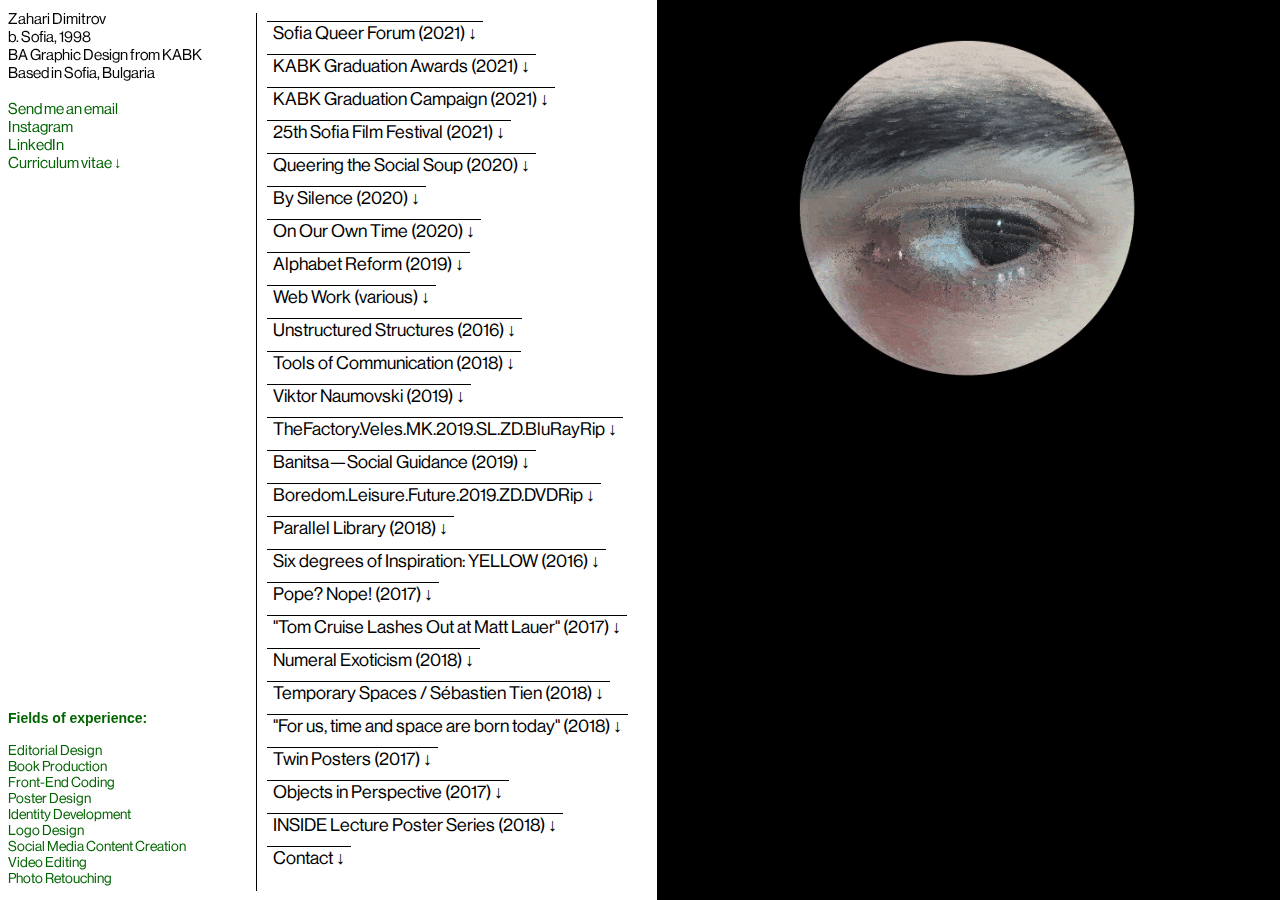
==== index.html @ 056a3e52 "loading screen" ====
<!doctype html>
<html>

<head>
    <title>Zahari Dimitrov</title>

    <meta charset="UTF-8">
    <meta name="viewport" content="width=device-width, initial-scale=1.0">
    <title>zahari dimitrov — graphic design</title>
    <meta name="title" content="zahari dimitrov — graphic design">
    <meta name="description" content="content-driven design">

    <!-- Open Graph / Facebook -->
    <meta property="og:type" content="website">
    <meta property="og:url" content="https://zahari.xyz/">
    <meta property="og:title" content="Zahari Dimitrov">
    <meta property="og:description" content="content-driven design">
    <meta property="og:image" content="img/meta_image.png">

    <!-- Twitter -->
    <meta property="twitter:card" content="summary_large_image">
    <meta property="twitter:url" content="https://zahari.xyz/">
    <meta property="twitter:title" content="Zahari Dimitrov">
    <meta property="twitter:description" content="content-driven design">
    <meta property="twitter:image" content="img/meta_image.png">

    <link href="style.css" rel="stylesheet" />

    <link rel="shortcut icon" href="img/favicon.ico" type="image/x-icon" />

</head>

<body>

    <script>
        $(window).load(function() {
            // Animate loader off screen
            $(".se-pre-con").fadeOut("slow");;
        });

    </script>
    
<div class="se-pre-con"><img src="img/eye.gif"></div>

    <div class="popup2" id="popup-unstructured2">
        <img src="img/eye.gif" class="center">
    </div>
    
    <div class="popup" id="popup-sofiaqueer">
        <div class="close-button"></div>
        <img class="artwork" src="img/sofiaqueer/Artboard1.png" loading="lazy">
        <img class="artwork" src="img/sofiaqueer/Artboard2.png" loading="lazy">
<img class="artwork" src="img/sofiaqueer/IMG_7061.png" loading="lazy">

    </div>


    <div class="popup" id="popup-grad_fans">
        <div class="close-button"></div>
        <img class="artwork" src="img/grad/fans1.jpg" loading="lazy">
        <img class="artwork" src="img/grad/fans2.jpg" loading="lazy">
        <img class="artwork" src="img/grad/fans3.jpg" loading="lazy">
        <img class="artwork" src="img/grad/fans4.jpg" loading="lazy">
        <img class="artwork" src="img/grad/fans5.jpg" loading="lazy">
        <img class="artwork" src="img/grad/fans6.jpg" loading="lazy">

    </div>

    <div class="popup" id="popup-grad2">
        <div class="close-button"></div>
        <img class="artwork" src="img/grad/Banner_Mockup-min.png" loading="lazy">
        <img class="artwork" src="img/grad/Poster_Mockup_x1-min.png" loading="lazy">
        <img class="artwork" src="img/grad/Poster_Mockup_x3-min.png" loading="lazy">

    </div>
    
      <div class="popup" id="popup-siff">
        <div class="close-button"></div>
        <img class="artwork" src="img/siff/siff_billboard.png" loading="lazy">
          <img class="artwork" src="img/siff/siff_can.gif" loading="lazy">
        <img class="artwork6" src="img/siff/online_vert.png" loading="lazy" width=48%>
        <img class="artwork6" src="img/siff/nabrega_vert.png" loading="lazy" width=48%>
        <img class="artwork" src="img/siff/siff_poster.JPG" loading="lazy">

    </div>
    
    <div class="popup" id="popup-thesis">
        <div class="close-button"></div>
        <img class="artwork" src="img/thesis/COVER-min.png" loading="lazy">
        <img class="artwork" src="img/thesis/SPREAD1-min.png" loading="lazy">
        <img class="artwork" src="img/thesis/SPREAD2-min.png" loading="lazy">
        <img class="artwork" src="img/thesis/SPREAD3-min.png" loading="lazy">
        <img class="artwork" src="img/thesis/SPREAD4-min.png" loading="lazy">
        <img class="artwork" src="img/thesis/SPREAD5-min.png" loading="lazy">
        <img class="artwork" src="img/thesis/SPREAD6-min.png" loading="lazy">
        <img class="artwork" src="img/thesis/SPREAD7-min.png" loading="lazy">
        <img class="artwork" src="img/thesis/SPREAD8-min.png" loading="lazy">
        <img class="artwork" src="img/thesis/SPREAD9-min.png" loading="lazy">
    </div>
    

    <div class="popup" id="popup-silence">
        <div class="close-button"></div>
        <img class="artwork" src="img/printedmatter/silence/0.jpg" loading="lazy">
        <img class="artwork" src="img/printedmatter/silence/1.jpg" loading="lazy">
        <img class="artwork" src="img/printedmatter/silence/2.jpg" loading="lazy">
        <img class="artwork" src="img/printedmatter/silence/3.jpg" loading="lazy">
        <img class="artwork" src="img/printedmatter/silence/3.1.jpg" loading="lazy">
        <img class="artwork" src="img/printedmatter/silence/4.jpg" loading="lazy">
        <img class="artwork" src="img/printedmatter/silence/5.jpg" loading="lazy">
        <img class="artwork" src="img/printedmatter/silence/7.jpg" loading="lazy">
        <img class="artwork" src="img/printedmatter/silence/8.jpg" loading="lazy">
        <img class="artwork" src="img/printedmatter/silence/9.jpg" loading="lazy">
        <img class="artwork" src="img/printedmatter/silence/10.jpg" loading="lazy">
        <img class="artwork" src="img/printedmatter/silence/11.jpg" loading="lazy">
        <img class="artwork" src="img/printedmatter/silence/12.jpg" loading="lazy">
        <img class="artwork" src="img/printedmatter/silence/13.jpg" loading="lazy">
        <img class="artwork" src="img/printedmatter/silence/14.jpg" loading="lazy">
        <img class="artwork" src="img/printedmatter/silence/15.jpg" loading="lazy">
    </div>

    <div class="popup" id="popup-grad">
        <div class="close-button"></div>
        <img class="artwork" src="img/printedmatter/grad/ooot_sticker.jpg" loading="lazy">
        <img class="artwork" src="img/printedmatter/grad/ooot1.jpeg" loading="lazy">
        <img class="artwork" src="img/printedmatter/grad/ooot2.jpeg" loading="lazy">
        <img class="artwork" src="img/printedmatter/grad/ooot3.jpeg" loading="lazy">
    </div>

    <div class="popup" id="popup-fry">
        <div class="close-button"></div>
        <img class="artwork" src="img/printedmatter/fry/vocal0.jpg" loading="lazy">
        <img class="artwork" src="img/printedmatter/fry/vocal1.jpg" loading="lazy">
        <img class="artwork" src="img/printedmatter/fry/vocal3.jpg" loading="lazy">
        <img class="artwork" src="img/printedmatter/fry/vocal4.jpg" loading="lazy">
    </div>

    <div class="popup" id="popup-banitsa">
        <div class="close-button"></div>
        <iframe style="padding:8% 0 0 0;position:relative;" width="100%" height="500" src="https://www.youtube-nocookie.com/embed/f_8KI-S1dEE" frameborder="0" allow="accelerometer; autoplay; encrypted-media; gyroscope; picture-in-picture" allowfullscreen style="margin-bottom:0px;"></iframe>
        <img class="artwork5" src="img/installations/Banitsa/Banitsa4.jpeg" loading="lazy">
        <img class="artwork5" src="img/installations/Banitsa/Banitsa2.jpeg" loading="lazy">
        <img class="artwork5" src="img/installations/Banitsa/Banitsa6.jpeg" loading="lazy">
        <img class="artwork5" src="img/installations/Banitsa/Banitsa5.jpeg" loading="lazy">
    </div>

    <div class="popup" id="popup-web">
        <div class="close-button"></div>
        <a href="https://baobabmagazine.eu/" target="_blank"><img class="artwork" src="img/web/baobab/baobab1.png" loading="lazy">
            <img class="artwork" src="img/web/baobab/baobab2.png" loading="lazy">
            <img class="artwork" src="img/web/baobab/baobab3.png" loading="lazy"></a>
        <a href="https://zxhxri.github.io/Petra_Test.github.io/" target="_blank"><img class="artwork" src="img/web/petra/petra1.png">
            <img class="artwork" src="img/web/petra/petra2.png" loading="lazy"></a>
        <a href="https://finalnew.com/" target="_blank"><img class="artwork" src="img/web/finalnew/finalnew1.png" loading="lazy">
            <img class="artwork" src="img/web/finalnew/finalnew2.png" loading="lazy">
            <img class="artwork" src="img/web/finalnew/finalnew3.png" loading="lazy"></a>
    </div>


    <div class="popup" id="popup-viktor">
        <div class="close-button"></div>
        <video width="100%" controls autoplay loop muted>
            <source src="img/viktor/viktor_plate.mp4" type="video/mp4">
        </video>
        <img class="artwork" src="img/viktor/viktor1.png" loading="lazy">
        <img class="artwork" src="img/viktor/viktor_poster.png" loading="lazy">

    </div>


    <div class="popup" id="popup-unstructured">
        <div class="close-button"></div>
        <img class="artwork" src="img/printedmatter/unstructured/1.png" loading="lazy">
        <img class="artwork" src="img/printedmatter/unstructured/11.png" loading="lazy">
        <img class="artwork" src="img/printedmatter/unstructured/7.png" loading="lazy">
        <img class="artwork" src="img/printedmatter/unstructured/13.png" loading="lazy">
        <img class="artwork" src="img/printedmatter/unstructured/8.png" loading="lazy">
        <img class="artwork" src="img/printedmatter/unstructured/12.png" loading="lazy">
    </div>

    <div class="popup" id="popup-tools">
        <div class="close-button"></div>
        <img class="artwork" src="img/printedmatter/tools/edited/2.png" loading="lazy">
        <img class="artwork" src="img/printedmatter/tools/edited/3.png" loading="lazy">
        <img class="artwork" src="img/printedmatter/tools/edited/4.png" loading="lazy">
        <img class="artwork" src="img/printedmatter/tools/edited/5.png" loading="lazy">
    </div>

    <div class="popup" id="popup-macedonia">
        <div class="close-button"></div>
        <div style="padding:8% 0 0 0;position:relative;"><iframe width="100%" height="500px" src="https://www.youtube-nocookie.com/embed/62xudLkqfuk?controls=1" frameborder="0" allow="accelerometer; autoplay; encrypted-media; gyroscope; picture-in-picture" allowfullscreen></iframe></div>
    </div>

    <div class="popup" id="popup-boredom">
        <div class="close-button"></div>
        <div style="padding:8% 0 0 0;position:relative;"><iframe width="100%" height="500px" src="https://www.youtube-nocookie.com/embed/nzEfwO5kVP0?controls=1" frameborder="0" allow="accelerometer; autoplay; encrypted-media; gyroscope; picture-in-picture" allowfullscreen></iframe></div>
    </div>

    <div class="popup" id="popup-parallel">
        <div class="close-button"></div>

        <iframe src="https://player.vimeo.com/video/274390581?autoplay=0&loop=1&color=ffffff" style="position:relative;top:0;left:0;height:80%;" frameborder="0" webkitallowfullscreen mozallowfullscreen allowfullscreen></iframe>
        <img class="artwork" src="img/spatial/parallel/1.jpg" style="position:relative; width:50%" loading="lazy">
        <img class="artwork" src="img/spatial/parallel/2.jpg" style="position:relative" loading="lazy">
        <img class="artwork" src="img/spatial/parallel/3.jpg" style="position:relative" loading="lazy">
        <img class="artwork" src="img/spatial/parallel/4.jpg" style="position:relative" loading="lazy">
    </div>






    <div class="popup" id="popup-six">
        <div class="close-button"></div>
        <img class="artwork" src="img/printedmatter/six/1.jpeg" loading="lazy">
        <img class="artwork" src="img/printedmatter/six/2.jpg" loading="lazy">
        <img class="artwork" src="img/printedmatter/six/3.jpeg" loading="lazy">
        <img class="artwork" src="img/printedmatter/six/4.jpeg" loading="lazy">

    </div>

    <div class="popup" id="popup-secret">
        <div class="close-button"></div>
        <img class="artwork2" src="img/installations/secret/secret.jpg" style="width:70%" loading="lazy">
        <img class="artwork2" src="img/installations/secret/1.jpg" loading="lazy">
        <img class="artwork2" src="img/installations/secret/2.jpg" loading="lazy">
        <img class="artwork2" src="img/installations/secret/3.jpg" loading="lazy">
        <img class="artwork2" src="img/installations/secret/4.jpg" loading="lazy">
        <img class="artwork2" src="img/installations/secret/5.jpg" loading="lazy">
        <img class="artwork2" src="img/installations/secret/6.jpg" loading="lazy">
        <img class="artwork2" src="img/installations/secret/7.jpg" loading="lazy">
    </div>


    <div class="popup" id="popup-twin">
        <div class="close-button"></div>
        <img src="img/posters/twin/1.jpg" style="width:105%; margin-left:-11px" loading="lazy">
        <img class="artwork2" src="img/posters/twin/2.jpg" loading="lazy">
        <img class="artwork2" src="img/posters/twin/3.jpg" loading="lazy">

    </div>

    <div class="popup" id="popup-3d">
        <div class="close-button"></div>
        <img class="artwork" src="img/posters/3d/3d.png" loading="lazy">
        <img class="artwork3" src="img/posters/3d/IMG_2008.jpg" loading="lazy">
        <img class="artwork" src="img/posters/3d/green.png" loading="lazy">



    </div>

    <div class="popup" id="popup-objects">
        <div class="close-button"></div>
        <img class="artwork2" src="img/posters/expoposters/1.png" loading="lazy">
        <img class="artwork2" src="img/posters/expoposters/2.png" loading="lazy">
        <img class="artwork2" src="img/posters/expoposters/8.jpg" loading="lazy">
        <img class="artwork2" src="img/posters/expoposters/3.png" loading="lazy">
        <img class="artwork2" src="img/posters/expoposters/4.png" loading="lazy">
        <img class="artwork2" src="img/posters/expoposters/6.png" loading="lazy">
        <img class="artwork2" src="img/posters/expoposters/7.jpg" loading="lazy">
    </div>

    <div class="popup" id="popup-inside">
        <div class="close-button"></div>
        <img class="artwork2" src="img/posters/inside/1.png" loading="lazy">
        <img class="artwork2" src="img/posters/inside/2.png" loading="lazy">
        <img class="artwork2" src="img/posters/inside/yessica.jpg" style="width:80%" loading="lazy">
        <img class="artwork2" src="img/posters/inside/3.png" loading="lazy">
        <img class="artwork2" src="img/posters/inside/4.png" loading="lazy">
        <img class="artwork2" src="img/posters/inside/5.png" loading="lazy">
    </div>

    <div class="popup" id="popup-numerals">
        <div class="close-button"></div>
        <img class="artwork" src="img/printedmatter/numerals/4.jpeg" loading="lazy">
        <img class="artwork" src="img/printedmatter/numerals/1.jpeg" loading="lazy">
        <img class="artwork" src="img/printedmatter/numerals/2.jpeg" loading="lazy">
        <img class="artwork" src="img/printedmatter/numerals/3.jpeg" loading="lazy">
    </div>

    <div class="popup" id="popup-temporary">
        <div class="close-button"></div>
        <img class="artwork" src="img/printedmatter/interview_sebastien/Scan.jpg" loading="lazy">
        <img class="artwork" src="img/printedmatter/interview_sebastien/Scan1.jpeg" loading="lazy">
        <img class="artwork" src="img/printedmatter/interview_sebastien/Scan2.jpeg" loading="lazy">
        <img class="artwork" src="img/printedmatter/interview_sebastien/Scan3.jpeg" loading="lazy">
    </div>

    <div class="popup" id="popup-tom">
        <div class="close-button"></div>
        <img class="artwork" src="img/printedmatter/tom/1.jpeg" loading="lazy">
        <img class="artwork" src="img/printedmatter/tom/2.jpeg" loading="lazy">
    </div>








    <div id="lastitem">
        <p>Zahari Dimitrov<br>
            b. Sofia, 1998<br>BA Graphic Design from KABK<br>Based in Sofia, Bulgaria <br><br><a href="mailto:z.dimitrov98@gmail.com" style="text-decoration: none">Send me an email</a><br><a href="https://www.instagram.com/zahari____/" target="_blank">Instagram</a><br><a href="https://www.linkedin.com/in/zahari-dimitrov/" target="_blank">LinkedIn</a><br>
            <a href="files/CV-ZahariDimitrov.pdf" download>Curriculum vitae ↓</a>
        </p>

    </div>

    <div id="lastitem_phone">
        <p>Zahari Dimitrov<br>
            b. Sofia, 1998<br>BA Graphic Design from KABK<br>Based in Sofia, Bulgaria<br><a href="mailto:z.dimitrov98@gmail.com" style="text-decoration: none">Send me an email …</a><br><a href="https://www.instagram.com/zahari____/" target="_blank">Instagram …</a><br><a href="https://www.linkedin.com/in/zahari-dimitrov/" target="_blank">LinkedIn …</a><br>
            <a href="files/CV-ZahariDimitrov.pdf" download>Curriculum vitae ↓</a></p>

    </div>


    <div class="blog">

        <p><strong>Fields of experience:</strong><br><br>Editorial Design<br>
            Book Production<br>
            Front-End Coding<br>
            Poster Design<br>
            Identity Development<br>
            Logo Design<br>
            Social Media Content Creation<br>
            Video Editing<br>
            Photo Retouching<br>
        </p>

    </div>

    <div class="container">
        <div id="lastitem_mobile">
            <p>Zahari Dimitrov<br>
                b. Sofia, 1998<br>BA Graphic Design from KABK<br>Based in Sofia, Bulgaria<br><br> <a href="mailto:z.dimitrov98@gmail.com" style="text-decoration: none">Send me an email …</a><br><a href="https://www.instagram.com/zahari____/" target="_blank">Instagram …</a><br><a href="https://www.linkedin.com/in/zahari-dimitrov/" target="_blank">LinkedIn …</a><br>
            <a href="files/CV-ZahariDimitrov.pdf" download>Curriculum vitae ↓</a>
            </p>

        </div>
        <section class="round-border">

            <button href="#collapse30" class="nav-toggle">Sofia Queer Forum (2021) ↓</button>
            <div id="collapse30" class="dropdown-container" style="display:none">
                <a id="sofiaqueer" class="menu-item"><img src="img/sofiaqueer/sofiaqueer.gif" width=30%></a>
                <p>Visual identity for the exhibition Roma Queer organized by Sofia Queer Forum in collaboration with DOMA Art Foundation. Curated by Martina Stefanova.</p>
            </div>
            
            <button href="#collapse14" class="nav-toggle">KABK Graduation Awards (2021) ↓</button>
            <div id="collapse14" class="dropdown-container" style="display:none">
                <a id="grad_fans" class="menu-item"><img src="img/grad/fans.gif" style="width:30%"></a>
                <p>Twenty-eight handmade paper fans, each with a unique design, for the award-winning students of the <a href="https://www.kabk.nl/en/events/graduation-show-2021" target="_blank">Royal Academy of Art The Hague Graduation Show 2021</a>, made in collaboration with <a href="https://arianetoussaint.com" target="_blank">Ariane Toussaint</a>
                    <br><em>Documentation of the fans <a href="https://emmagrima.com/" target="_blank">Emma Grimma</a> and <a href="https://stanheerkens.com/" target="_blank">Stan Heerkens</a></em></p>
            </div>

            <button href="#collapse13" class="nav-toggle">KABK Graduation Campaign (2021) ↓</button>
            <div id="collapse13" class="dropdown-container" style="display:none">
                <a id="grad2" class="menu-item"><img src="img/grad/grad.gif" style="width:30%"></a>
                <p><a href="https://www.kabk.nl/en/events/graduation-show-2021" target="_blank">Royal Academy of Art The Hague</a> Graduation Show 2021 Campaign made in collaboration with <a href="https://arianetoussaint.com" target="_blank">Ariane Toussaint</a><br><br>
                    "Our campaign triggers an explosion, a curiosity, attention to something precious and a wish to explore. Reflecting upon our own experiences while studying at the KABK was our main fuel. The campaign bridges both the wild, experimental, and subtle, reflective modes of studying. By mixing archival and original visuals from scientific, fictitious and primary sources, our campaign recalls the cycles of time. It symbolizes the rite of passage, where the current generation invites another to take its place."</p>
            </div>

             <button href="#collapse31" class="nav-toggle">25th Sofia Film Festival (2021) ↓</button>
            <div id="collapse31" class="dropdown-container" style="display:none">
                <a id="siff" class="menu-item"><img src="img/siff/siff.gif" width=30%></a>
                <p>"Seeing is believing." Visual identity and campaign for the 25th edition of the <a href="https://siff.bg" target="_blank">Sofia International Film Festival.</a> The mythical unicorn stood for the uncertainty of the festival during the pandemic. The viewer must believe in it to see it. <br><br> Made during my time working at guts&amp;brainsDDB in collaboration with <a href="https://www.instagram.com/philippemorozov/?hl=en" target="_blank">Philippe Morozov</a>.</p>
            </div>

            <button href="#collapse22" class="nav-toggle">Queering the Social Soup (2020) ↓</button>
            <div id="collapse22" class="dropdown-container" style="display:none">
                <a id="thesis" class="menu-item"><img src="img/thesis/thesis.gif" style="width:30%"></a>
                <p>BA Thesis written over the summer, autumn and winter in Sofia, Berlin, The Hague and Amsterdam. Digested by various externalities, it explores the essence of human metabolism as a reflection of global processes and a tool for feeling the world.<br><br><a href="https://kabk.github.io/go-theses-20-zahari-dimitrov/" target="_blank">READ IT HERE</a> </p>
            </div>

            <button href="#collapse24" class="nav-toggle">By Silence (2020) ↓</button>
            <div id="collapse24" class="dropdown-container" style="display:none">
                <a id="silence" class="menu-item"><img src="img/printedmatter/silence/silence.gif" style="width:30%"></a>
                <p>Photobook for <a href="https://www.arianetoussaint.com/" target="_blank">Ariane Toussaint's</a> graduation work "By Silence".<br><br>Details: 90 pages, 20x28 cm, Munken and Fuego Felt paper, swiss binding with embossed soft cover, bilingual edition French/English.</p>
            </div>

            <button href="#collapse25" class="nav-toggle">On Our Own Time (2020) ↓</button>
            <div id="collapse25" class="dropdown-container" style="display:none">
                <a id="grad" class="menu-item"><img src="img/printedmatter/grad/ooot.gif" style="width:30%"></a>
                <p>For the graduation show of the BA Graphic Design at KABK. Identity, printed matter, signage, social media content. On Our Own Time was conceived as a concept during the lockdown period in The Netherlands. It is inspired by the methods of creation each of the 40 students developed as a consequence of the physical isolation. Used in the digital catalogue <a href="https://onourowntime.today/" target="_blank">here</a>. <br><br>Typefaces by <a href="https://nedkamburov.com/" target="_blank">Nedislav Kamburov</a> and <a href="https://edwardjuly.com/" target="_blank">Edward Dżułaj</a> </p>
            </div>

            <button href="#collapse1" class="nav-toggle">Alphabet Reform (2019) ↓</button>
            <div id="collapse1" class="dropdown-container" style="display:none">
                <a id="fry" class="menu-item"><img src="img/printedmatter/fry/gif.gif" style="width:30%"></a>
                <p>Vocal Fry, Margaret Tatcher and Sperm Wales. This script is an exploration in the realms of the voice and a response to "Alphabet Reform" by Experimental Jetset. <br><br>In collaboration with <a href="https://www.selinalandis.com/" target="_blank">Selina Landis.</a> </p>
            </div>

            <button href="#collapse28" class="nav-toggle">Web Work (various) ↓</button>
            <div id="collapse28" class="dropdown-container" style="display:none">
                <a id="web" class="menu-item"><img src="img/loading.gif" style="width:30%"></a>
                <p>UI/UX design and front-end coding for artists, initiatives and businesses. <br><br> <a href="https://zxhxri.github.io/Petra_Test.github.io/" target="_blank">Petra Popangelova</a><br><br> <a href="https://baobabmagazine.eu/" target="_blank">BAOBAB Magazine</a><br><br> <a href="https://finalnew.com/" target="_blank">final_new</a> </p>
            </div>

            <button href="#collapse2" class="nav-toggle">Unstructured Structures (2016) ↓</button>
            <div id="collapse2" class="dropdown-container" style="display:none">
                <a id="unstructured" class="menu-item"><img src="img/printedmatter/unstructured/unstructured.gif" style="width:30%"></a>
                <p> "In this publication we explore different aspects of our civilizations, cultures and beliefs that are not generally analyzed together. The connections between them might not seem too obvious, but from a closer look it can be noticed that the body and the way it is seen is the thread that links all the topics in a strong but subtle way. In fact, ethical and cultural structures have always had a major role in the way we perceive ourselves and the way we want to be seen." <br><br>Collaboration with <a href="https://www.annamoschioni.com/" target="_blank">Anna Moschioni</a> (2017)</p>

            </div>
            <button href="#collapse3" class="nav-toggle">Tools of Communication (2018) ↓</button>
            <div id="collapse3" class="dropdown-container" style="display:none">
                <a id="tools" class="menu-item"><img src="img/printedmatter/tools/edited/book.gif" style="width:30%"></a>
                <p>Alongside the printed page, written language is represented in various forms. Public space is illed with messages of all kinds written by the individuals that inhabit it. Through these interventions of self-expression, different forms of written and oral language have been born that go unaccounted for in the history of communication. Each of these methods has its own formal and conceptual qualities, as well as its own history and background. These tools represent an untold history of graphic design that has existed and developed alongside the popular communication tools of print publishing, radio, television and the internet.</p>
            </div>

            <button href="#collapse29" class="nav-toggle">Viktor Naumovski (2019) ↓</button>
            <div id="collapse29" class="dropdown-container" style="display:none">
                <a id="viktor" class="menu-item"><img src="img/viktor/viktor1.png" width=50%></a>
                <p>Design works made for <a href="https://www.viktornaumovski.com/" target="_blank">Viktor Naumovski</a> exhibition with Badland Magazine in Skopje and KABK Graduation Work in The Hague.</p>
            </div>

            <button href="#collapse21" class="nav-toggle">TheFactory.Veles.MK.2019.SL.ZD.BluRayRip ↓</button>
            <div id="collapse21" class="dropdown-container" style="display:none">
                <a id="macedonia" class="menu-item"><img src="img/film/macedonia/porcelanka.gif" width=50%></a>
                <p>Inhabitants of Veles, Macedonia have become well know for their production of fake news as a way of earning money in and isolated and impoverished region. "The factory" is a documentary sequence which tells the story of Veles, Macedonia, from the perspective of the “makers". With commentary by Geert Lovink from the Institute of Network Cultures. <br><br>Created together with <a href="https://www.selinalandis.com/" target="_blank">Selina Landis</a></p>
            </div>

            <button href="#collapse27" class="nav-toggle">Banitsa—Social Guidance (2019) ↓</button>
            <div id="collapse27" class="dropdown-container" style="display:none">
                <a id="banitsa" class="menu-item"><img src="img/installations/Banitsa/Banitsa0.jpeg" style="width:30%"></a>
                <p>Social-telling device. Hyperobject. Food. Sociality.<br>Collaboration with Yana Abrasheva. </p>
            </div>

            <button href="#collapse20" class="nav-toggle">Boredom.Leisure.Future.2019.ZD.DVDRip ↓</button>
            <div id="collapse20" class="dropdown-container" style="display:none">
                <a id="boredom" class="menu-item"><img src="img/film/boredom/boredom.gif" width=50%></a>
                <p>In a society saturated by information extraction, leisure in the form of consumption is desired. Boredom is not.</p>
            </div>

            <button href="#collapse15" class="nav-toggle">Parallel Library (2018) ↓</button>
            <div id="collapse15" class="dropdown-container" style="display:none">
                <a id="parallel" class="menu-item"><img src="img/spatial/parallel/3.jpg" style="width:30%"></a></div>


            <button href="#collapse4" class="nav-toggle">Six degrees of Inspiration: YELLOW (2016) ↓</button>
            <div id="collapse4" class="dropdown-container" style="display:none"><a id="six" class="menu-item"><img src="img/printedmatter/six/1.gif" style="width:30%"></a>
                <p>Six degrees of separation is the idea that all living things and everything else in the world are Six or fewer steps away from each other.</p>
            </div>

            <button href="#collapse26" class="nav-toggle">Pope? Nope! (2017) ↓</button>
            <div id="collapse26" class="dropdown-container" style="display:none"><a id="secret" class="menu-item"><img src="img/installations/secret/posters.gif" style="width:30%"></a>
                <p>"All my childhood I was lying to my mother that on Sunday mornings I was going to church. Instead I was just playing in the neighbourhood with my friends."</p>
            </div>


            <button href="#collapse5" class="nav-toggle">"Tom Cruise Lashes Out at Matt Lauer" (2017) ↓</button>
            <div id="collapse5" class="dropdown-container" style="display:none"><a id="tom" class="menu-item"><img src="img/printedmatter/tom/1.jpeg" style="width:30%"></a></div>

            <button href="#collapse6" class="nav-toggle">Numeral Exoticism (2018) ↓</button>
            <div id="collapse6" class="dropdown-container" style="display:none">
                <a id="numerals" class="menu-item"> <img src="img/printedmatter/numerals/bingo.gif" width=30%></a>
                <p>Seven is a number, but 7 is a numeral. The terms ‘number’ and ‘numeral’ are often confused. A number stands for a quantitative concept; a numeral is a graphic sign that represents a number.</p>

            </div>


            <button href="#collapse8" class="nav-toggle">Temporary Spaces / Sébastien Tien (2018) ↓</button>
            <div id="collapse8" class="dropdown-container" style="display:none">
                <a id="temporary" class="menu-item"><img src="img/printedmatter/interview_sebastien/gif.gif" style="width:30%"></a></div>



            <button href="#collapse10" class="nav-toggle">"For us, time and space are born today" (2018) ↓</button>
            <div id="collapse10" class="dropdown-container" style="display:none"><a id="3d" class="menu-item"><img src="img/posters/3d/3d.gif" style="width: 25%"></a></div>

            <button href="#collapse12" class="nav-toggle">Twin Posters (2017) ↓</button>
            <div id="collapse12" class="dropdown-container" style="display:none"><a id="twin" class="menu-item"><img src="img/posters/twin/twin.gif" style="width: 30%"></a>
                <p>Redesign of "ProRenova Bauforum 2015" by Studio Kasper Florio </p>
            </div>

            <button href="#collapse11" class="nav-toggle">Objects in Perspective (2017) ↓</button>
            <div id="collapse11" class="dropdown-container" style="display:none"><a id="objects" class="menu-item"><img src="img/posters/expoposters/expo.gif" style="width:50%"></a>
                <p>A series of posters for a class exhibition using silkscreen and cyanotype printing. <br><br>A collaboration with <a href="https://www.selinalandis.com/" target="_blank">Selina Landis.</a></p>
            </div>

            <button href="#collapse7" class="nav-toggle">INSIDE Lecture Poster Series (2018) ↓</button>
            <div id="collapse7" class="dropdown-container" style="display:none"><a id="inside" class="menu-item"><img src="img/posters/inside/inside.gif" style="width: 50%"></a>
                <p>A series of posters for the Masters of Interior Architecture at KABK. Handpressed ink letters. <br><br>A collaboration with Yessica Deira</p>
            </div>



            <button href="#collapse23" class="nav-toggle">Contact ↓</button>
            <div id="collapse23" class="dropdown-container" style="display:none">
                <p>z.dimitrov98 (a) gmail.com<br><br>
                    plus thirty one, <br>six eight five,<br> one eight zero,<br> eight four zero</p>
            </div>

        </section>



        <!--
         <section class="round-border">
             <button>New Project</button>
            </section>
        </div>
        
-->

        <script type="text/javascript" src="https://code.jquery.com/jquery-1.7.2.js"></script>
        <script>
            $(document).ready(function() {
                jQuery.fx.off = false;

                $('.nav-toggle').click(function() {
                    //get collapse content selector
                    var collapse_content_selector = $(this).attr('href');

                    //make the collapse content to be shown or hide
                    var toggle_switch = $(this);
                    $(collapse_content_selector).toggle(function() {
                        if ($(this).css('display') == 'none') {

                        }

                    });
                });
            });

        </script>


        <script src="https://player.vimeo.com/api/player.js"></script>

        <script src="https://ajax.googleapis.com/ajax/libs/jquery/3.1.1/jquery.min.js"></script>

        <script type="text/javascript" src="js/java.js"></script>

</body>

</html>
---- style.css ----
html {
    background-color: white;
    overflow: hidden;
    box-sizing: border-box;
    margin-block-start: 0;
    margin-block-end: 0;
    margin-inline-start: 0;
    margin-inline-end: 0;
    /*    display:;*/
}

*::-webkit-scrollbar {
    display: none;
}

@font-face {
    font-family: 'ArialNarrow';
    src: url('fonts/ArialNarrow.ttf');
    /* IE9 Compat Modes */
}

@font-face {
    font-family: 'NeueHaas';
    src: url('fonts/NHaas.otf');
    /* IE9 Compat Modes */
}

.se-pre-con {
    display: none;
    position: fixed;
    left: 0px;
    top: 0px;
    width: 100%;
    height: 100%;
    z-index: 9999;
    background-color: black;
}

.se-pre-con img {
    position: absolute;
    left: 50%;
    top: 50%;
    transform: translate(-50%, -50%);
    -ms-transform: translate(-50%, -50%);
    /* for IE 9 */
    -webkit-transform: translate(-50%, -50%);
    /* for Safari */
    width: 250px;
    height: 250px;

}

/* unvisited link */
a:link {
    color: darkgreen;
    text-decoration: none;
}

/* visited link */
a:visited {
    color: purple;
}

/* mouse over link */
a:hover {
    color: red;
}

/* selected link */
a:active {
    color: blue;
}

.blog {
    position: fixed;
    /*    margin-top: 9%;*/
    /*    border-top: 1px solid black;*/
    width: 19%;
    height: auto;
    bottom: 0;
    overflow: auto;
}

.blog p strong {
    font-family: Helvetica, sans-serif;
}

.blog p {
    font-family: 'NeueHaas', sans-serif;
    font-size: 14px;
    color: darkgreen;
}

.blog img {
    width: 100%;
}

.container {
    position: absolute;
    width: 40%;
    height: 98%;
    top: 0;
    left: 20%;
    padding-top: 1vw;
    padding-right: 1%;
    /*    display:;*/
    overflow: auto;

    /*     grid-gap: 10px ;*/

    grid-template-columns: 50%;



}


.round-border {
    border-color: blue;
    padding-left: 10px;
    padding-top: 0px;
    margin-bottom: 5px;
    width: 72%;
    font-size: 29px;
    border-left: 1px solid black;
    padding-bottom: 20px;
}

.round-border div {
    width: 89%;
    height: auto;

}

.round-border p {
    margin: 0;
}

video {

    width: 100%;
    height: auto;

}


h2 {
    margin: 0px;
    font-family: 'NeueHaas', sans-serif;
    font-size: 1.5vw;
}

p {
    font-family: 'NeueHaas', sans-serif;
    font-size: 1.2vw;

}

button {
    font-family: "NeueHaas", sans-serif;
    font-size: 1.4vw;

    border: 0;
    border-left: 0;
    border-right: 0;
    border-top: 1px solid black;
    /*    border-bottom: 0.1px solid black;*/
    background-color: transparent;
    color: black;
    outline: none;
    /*    margin-top: 0.5px;*/
    /*    margin-bottom: 5px;*/
    /*
    text-shadow:
    -0.3px  0 #000,
    0.3px  0 #000,
    -0.3px  0 #000,
    0.3px 0 #000;
*/
}

button:hover {
    font-style: italic;
}

.dropdown-container img {
    position: relative;
    margin-top: 2%;
    /*   left:50%;*/

}

.dropdown-container {
    margin-bottom: 4%;
}

.dropdown-container p {
    width: 106%;
    padding-left: 7%;
    font-size: 1.2vw;
}




#lastitem {
    position: fixed;
    top: 10px;
    width: 22%;
    margin: 0px;
    /*     display: inline-grid;*/

}

#lastitem_mobile {
    display: none;
}

#lastitem_phone {
    display: none;
}

#lastitem p {
    font-family: NeueHaas, sans-serif;
    /*    font-size: 1.5vw;*/
    position: fixed;
    top: 10px;
    width: 19%;
    margin: 0px;
    /*     display: inline-grid;*/


}



.popup {

    position: absolute;
    overflow-y: auto;
    overflow-x: hidden;
    width: 47%;
    height: 100%;
    top: 0px;
    right: 0px;
    background-color: black;
    display: none;
    box-shadow: 5px 10px 18px #888888;
    z-index: 3;
    padding-left: 10px;
    padding-right: 10px;
}

.popup p {
    font-family: "NeueHaas";
    font-size: 1vw;
    color: black;
}

.popup2 {

    position: absolute;
    overflow-y: auto;
    overflow-x: hidden;
    width: 47%;
    height: 100%;
    top: 0px;
    right: 0px;
    background-color: black;
    z-index: 3;
    padding-left: 10px;
    padding-right: 10px;
    border-left: 1px solid black;
}

#popup-reality {
    background-color: white;
}

#popup-thesis p {
    font-size: 50px;
}

#popup-thesis iframe {
    width: 100%;
    height: 100%;
    padding: 0px;
    margin: 0px;
    border: 0;
}

::-webkit-scrollbar {
    width: 0px;
    height: 0px;
}

#popup-reality p {
    font-size: 1.5vw;
    font-family: "NeueHaas";
    margin: 5.5%;
    /*    text-align: center;*/
}

#popup-3d {
    width: 100%;
}

#popup-objects {
    background-image: url("img/posters/expoposters/water.gif");
    background-position: center;
    background-repeat: no-repeat;
    background-size: cover;
}

#myVideo {
    position: fixed;
    right: 0;
    bottom: 0;

    /*    min-width: 100%;*/
    /*    min-height: 100%;*/
    width: auto;
    /*    height: auto; */
    z-index: -100;
    display: flex;
    background-size: cover;
    overflow: hidden;
}

.center {
    display: block;
    margin: auto;
    margin-top: 5%;
    width: 60%;


}

.popup .artwork {
    width: 100%;
}



.popup .artwork2 {
    position: static;
    width: 60%;
    display: block;
    margin: auto;
    margin-top: 5%;
    -webkit-box-shadow: 7px 7px 12px 1px rgba(0, 0, 0, 0.75);
    -moz-box-shadow: 7px 7px 12px 1px rgba(0, 0, 0, 0.75);
    box-shadow: 7px 7px 12px 1px rgba(0, 0, 0, 0.75);
}

.popup .artwork3 {
    position: static;
    width: 60%;
    display: block;
    margin: auto;
    /*    margin-top: 5%;*/
    -webkit-box-shadow: 7px 7px 12px 1px rgba(0, 0, 0, 0.75);
    -moz-box-shadow: 7px 7px 12px 1px rgba(0, 0, 0, 0.75);
    box-shadow: 7px 7px 12px 1px rgba(0, 0, 0, 0.75);
}

.popup .artwork4 {
    position: static;
    width: 60%;
    display: block;
    margin: auto;
    margin-top: 5px;
    margin-bottom: 5px;
    -webkit-box-shadow: 7px 7px 12px 1px rgba(0, 0, 0, 0.75);
    -moz-box-shadow: 7px 7px 12px 1px rgba(0, 0, 0, 0.75);
    box-shadow: 7px 7px 12px 1px rgba(0, 0, 0, 0.75);
}

.popup .artwork5 {
    position: static;
    width: 60%;
    display: block;
    margin: auto;
    margin-top: 5px;
    margin-bottom: 5px;
    -webkit-box-shadow: 7px 7px 12px 1px rgba(0, 0, 0, 0.75);
    -moz-box-shadow: 7px 7px 12px 1px rgba(0, 0, 0, 0.75);
    box-shadow: 7px 7px 12px 1px rgba(0, 0, 0, 0.75);
}

.popup .artwork6 {
    position: static;
    float: left;
    margin: 4px;
/*    width: 60%;*/
    display: block;
}

.close-button {
    width: 7.5vw;
    height: 8%;
    position: fixed;
    float: right;
    right: 6px;
    top: 0;
    background: url("img/close_button.png") no-repeat;
    background-size: contain;
    cursor: pointer;
    z-index: 999999;
}

.menu-item img {
    cursor: zoom-in;
}

.topbar {
    display: none;
}


@media only screen and (max-device-width: 800px) {
    .popup {
        display: block;
        width: 100%;
        position: relative;
        overflow-x: hidden;
        overflow-y: auto;
        box-shadow: none;
        padding: 0;
    }

    #lastitem_mobile {
        display: none;
    }

    #lastitem_phone {
        -webkit-box-sizing: border-box; /* Safari/Chrome, other WebKit */
-moz-box-sizing: border-box;    /* Firefox, other Gecko */
box-sizing: border-box;  
        display: block;
        position: absolute;
        z-index: 999999;
        background-color: white;
        width: 100%;
        top: 0;
        left: 0;
        padding-left: 10px;
        font-size: 20px;
    }

    p {
        font-size: 2.2vw;
        column-count: 2;
    }
    
    .popup .artwork6 {
    margin: 0.5vw;
}

    .popup2 {
        display: none;
    }


    .container {
        display: none;
        width: 100%;
        content-visibility: hidden;
    }

    html {
        overflow: scroll;
        box-sizing: border-box;
        background-color: black;
    }

    #myVideo {
        display: none;
    }

    .close-button {
        display: none;
    }

    .blog {
        display: none;
    }


}

@media only screen and (max-width: 800px) {
    .popup {
        display: block;
        top: 45px;
        width: 100%;
        position: relative;
        overflow-y: auto;
        overflow-x: hidden;
        box-shadow: none;
        padding: 0;
    }

    #lastitem_mobile {
        display: none;
    }

    .se-pre-con {
    display: block;
}
    
    #lastitem_phone {
        -webkit-box-sizing: border-box; /* Safari/Chrome, other WebKit */
-moz-box-sizing: border-box;    /* Firefox, other Gecko */
box-sizing: border-box;  
        display: block;
        position: absolute;
        z-index: 999999;
        background-color: white;
        width: 100%;
        top: 0;
        left: 0;
        padding-left: 10px;
    }

    p {
        font-size: 2.2vw;
        column-count: 2;
    }

     .popup .artwork6 {
    margin: 0.5vw;
}
    
    .popup2 {
        display: none;
    }

    .container {
        display: none;
        width: 100%;
        content-visibility: hidden;
    }

    html {
        overflow: scroll;
        box-sizing: border-box;
        background-color: black;
    }

    #myVideo {
        display: none;
    }

    .close-button {
        display: none;
    }

    .blog {
        display: none;
    }


}

@media only screen and (max-width: 1200px) {
    .blog {
        display: none;
    }

    #lastitem {
        display: none;

    }

    #lastitem_mobile {
        display: block;
        /*        position: fixed;*/
        top: 0px;
        width: 100%;
        margin: 0 auto;
        padding-left: 10%;
    }

    #lastitem_mobile p {
        font-size: 1.5vw;
    }
    
    .se-pre-con {
    display: block;
}

    #lastitem p {
        font-family: NeueHaas, sans-serif;
        float: left;
        top: 10px;

    }

    .container {
        position: absolute;
        float: left;
        left: 0px;
        padding-top: 0;
        /*        top: 10%;*/
        width: 48%;
        height: 100%;
        display: block;


    }

    .round-border {
        width: 100%;
        padding-bottom: 20px;
    }

    .nav-toggle {
        font-size: 2.3vw;
        text-align: left;
    }

    .dropdown-container p {
        width: 90%;
        padding-left: 7%;
        font-size: 2vw;
    }

}

@media only screen and (max-device-width: 1200px) {
    .blog {
        display: none;
    }

    #lastitem {
        display: none;

    }

    #lastitem_mobile {
        display: block;
        /*        position: fixed;*/
        top: 0px;
        width: 100%;
        margin: 0 auto;
        padding-left: 10%;
    }

    #lastitem_mobile p {
        font-size: 1.5vw;
    }

    #lastitem p {
        font-family: NeueHaas, sans-serif;
        float: left;
        top: 10px;

    }

    .container {
        position: absolute;
        float: left;
        left: 0px;
        padding-top: 0;
        /*        top: 10%;*/
        width: 48%;
        height: 100%;
        display: block;


    }

    .round-border {
        width: 100%;
        padding-bottom: 20px;
    }

    .nav-toggle {
        font-size: 2.3vw;
        text-align: left;
    }

    .dropdown-container p {
        width: 90%;
        padding-left: 7%;
        font-size: 2vw;
    }
}
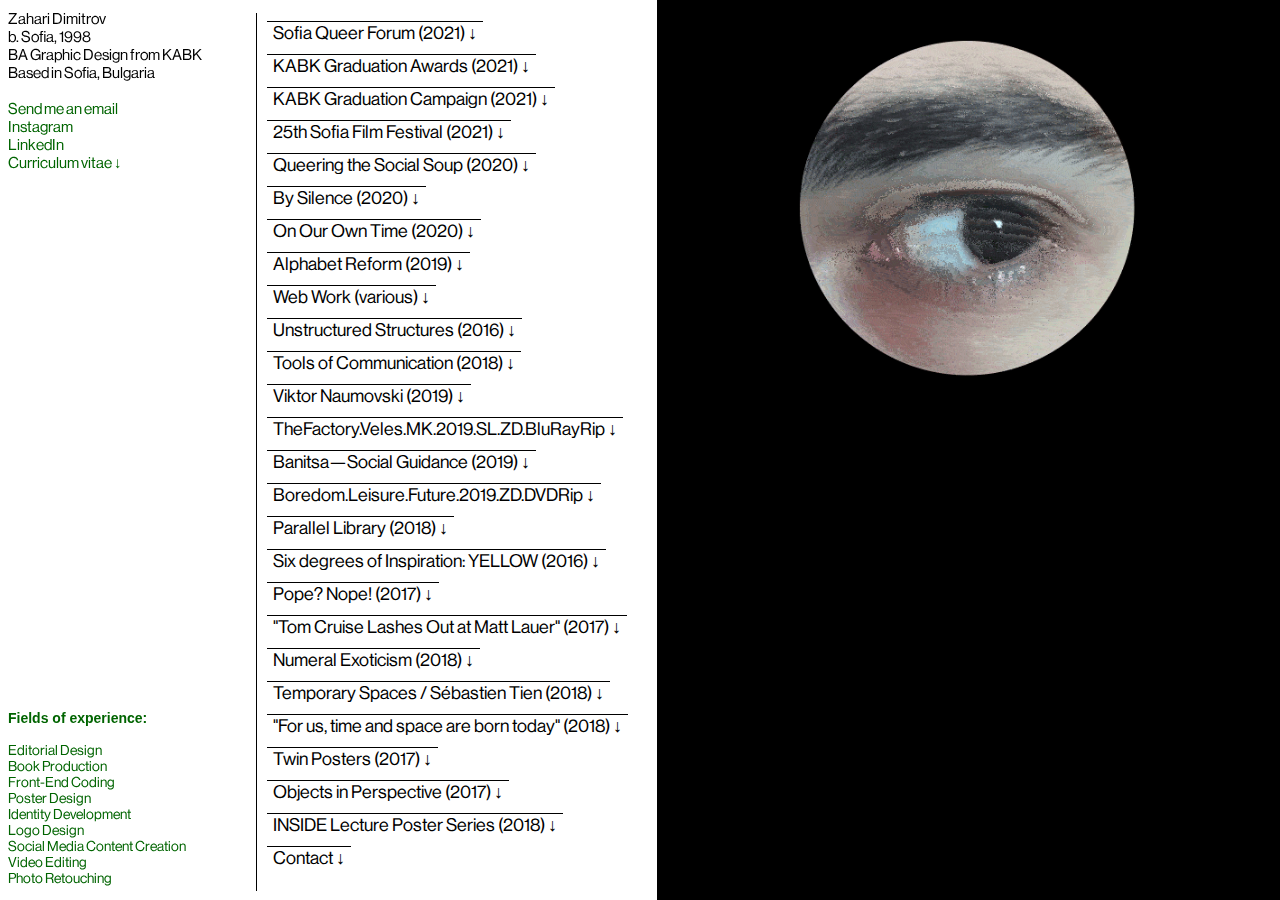
==== commit c199d6b8: "remove Loader" ====
--- a/index.html
+++ b/index.html
@@ -31,17 +31,6 @@
 </head>
 
 <body>
-
-    <script>
-        $(window).load(function() {
-            // Animate loader off screen
-            $(".se-pre-con").fadeOut("slow");;
-        });
-
-    </script>
-    
-<div class="se-pre-con"><img src="img/eye.gif"></div>
-
     <div class="popup2" id="popup-unstructured2">
         <img src="img/eye.gif" class="center">
     </div>
--- a/style.css
+++ b/style.css
@@ -23,31 +23,6 @@
     font-family: 'NeueHaas';
     src: url('fonts/NHaas.otf');
     /* IE9 Compat Modes */
-}
-
-.se-pre-con {
-    display: none;
-    position: fixed;
-    left: 0px;
-    top: 0px;
-    width: 100%;
-    height: 100%;
-    z-index: 9999;
-    background-color: black;
-}
-
-.se-pre-con img {
-    position: absolute;
-    left: 50%;
-    top: 50%;
-    transform: translate(-50%, -50%);
-    -ms-transform: translate(-50%, -50%);
-    /* for IE 9 */
-    -webkit-transform: translate(-50%, -50%);
-    /* for Safari */
-    width: 250px;
-    height: 250px;
-
 }
 
 /* unvisited link */
@@ -505,9 +480,7 @@
         display: none;
     }
 
-    .se-pre-con {
-    display: block;
-}
+    
     
     #lastitem_phone {
         -webkit-box-sizing: border-box; /* Safari/Chrome, other WebKit */
@@ -585,10 +558,6 @@
     #lastitem_mobile p {
         font-size: 1.5vw;
     }
-    
-    .se-pre-con {
-    display: block;
-}
 
     #lastitem p {
         font-family: NeueHaas, sans-serif;
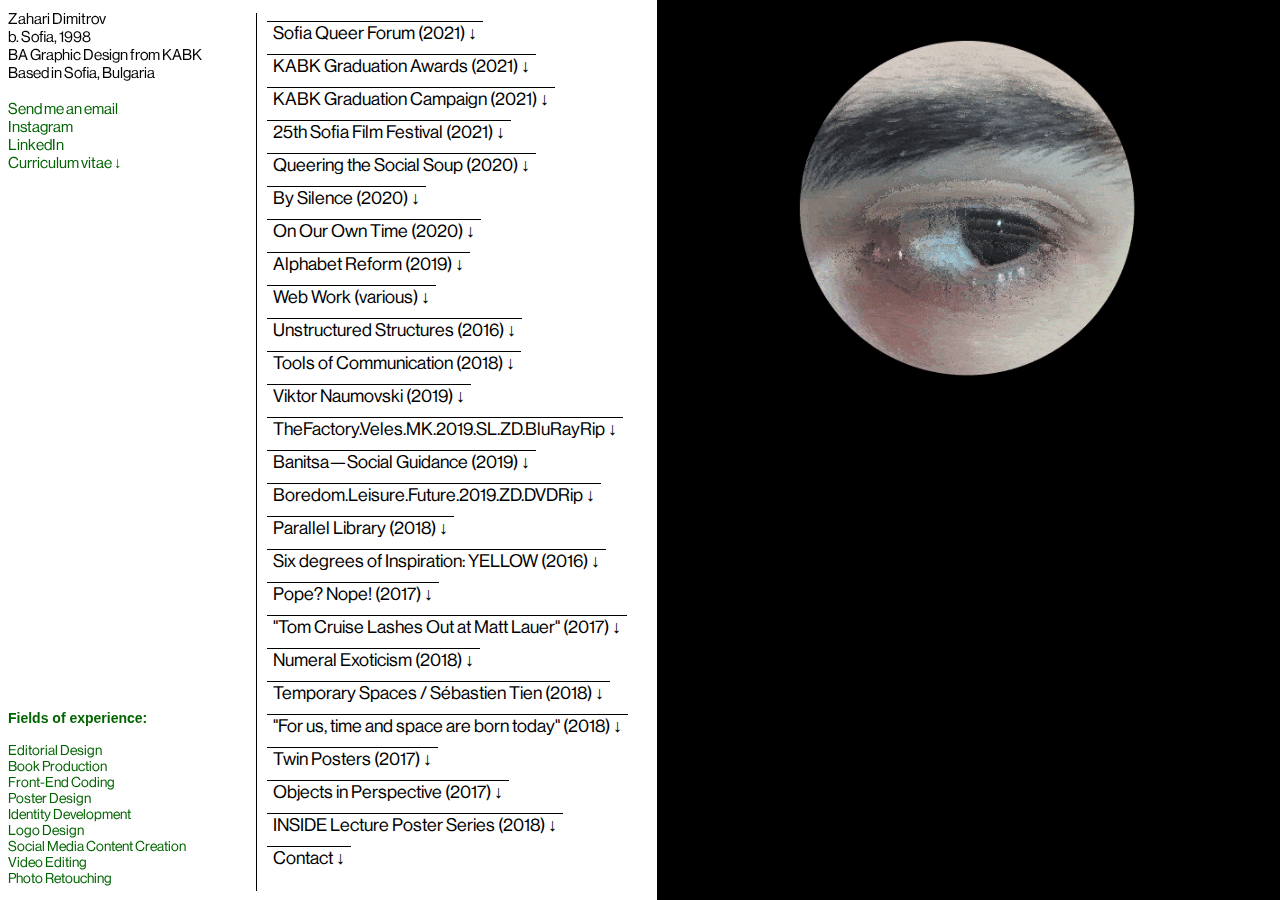
==== commit bb267098: "New grad photos" ====
--- a/index.html
+++ b/index.html
@@ -57,9 +57,10 @@
 
     <div class="popup" id="popup-grad2">
         <div class="close-button"></div>
-        <img class="artwork" src="img/grad/Banner_Mockup-min.png" loading="lazy">
-        <img class="artwork" src="img/grad/Poster_Mockup_x1-min.png" loading="lazy">
-        <img class="artwork" src="img/grad/Poster_Mockup_x3-min.png" loading="lazy">
+        <img class="artwork" src="img/grad/grad3.jpg" loading="lazy">
+        <img class="artwork" src="img/grad/grad1.jpg" loading="lazy">
+        <img class="artwork" src="img/grad/grad2.jpg" loading="lazy">
+        <img class="artwork" src="img/grad/grad4.jpg" loading="lazy">
 
     </div>
     
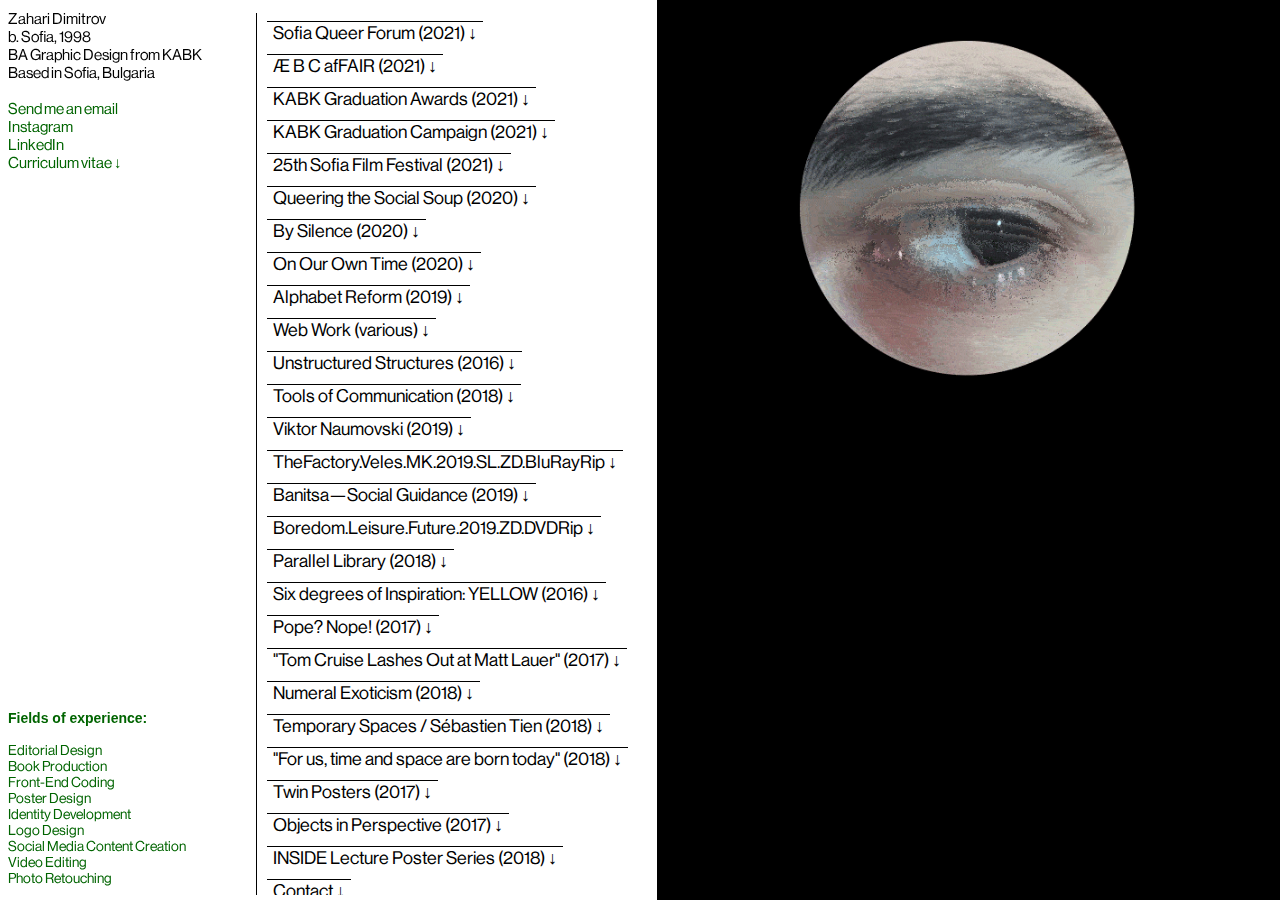
==== commit 4c8cfa0a: "abcaffair" ====
--- a/index.html
+++ b/index.html
@@ -40,6 +40,14 @@
         <img class="artwork" src="img/sofiaqueer/Artboard1.png" loading="lazy">
         <img class="artwork" src="img/sofiaqueer/Artboard2.png" loading="lazy">
 <img class="artwork" src="img/sofiaqueer/IMG_7061.png" loading="lazy">
+
+    </div>
+    
+      <div class="popup" id="popup-abcaffair">
+        <div class="close-button"></div>
+        <img class="artwork" src="img/abcaffair/banner_new-min.jpg" loading="lazy">
+        <img class="artwork" src="img/abcaffair/poster_dither.jpg" loading="lazy">
+<img class="artwork" src="img/abcaffair/story-min.jpg" loading="lazy">
 
     </div>
 
@@ -338,6 +346,12 @@
                 <p>Visual identity for the exhibition Roma Queer organized by Sofia Queer Forum in collaboration with DOMA Art Foundation. Curated by Martina Stefanova.</p>
             </div>
             
+             <button href="#collapse31" class="nav-toggle">Æ B C afFAIR (2021) ↓</button>
+            <div id="collapse31" class="dropdown-container" style="display:none">
+                <a id="abcaffair" class="menu-item"><img src="img/abcaffair/abcaffair.gif" width=30%></a>
+                <p>we gather in manifestation to declare our transformative and ambiguous nature of works, to transgress the old models, and make a collective wish for the new days coming to erase superstition and deliver a green light to the young and emerging scene.<br><br> Poster made with Yana Abrasheva</p>
+            </div>
+            
             <button href="#collapse14" class="nav-toggle">KABK Graduation Awards (2021) ↓</button>
             <div id="collapse14" class="dropdown-container" style="display:none">
                 <a id="grad_fans" class="menu-item"><img src="img/grad/fans.gif" style="width:30%"></a>
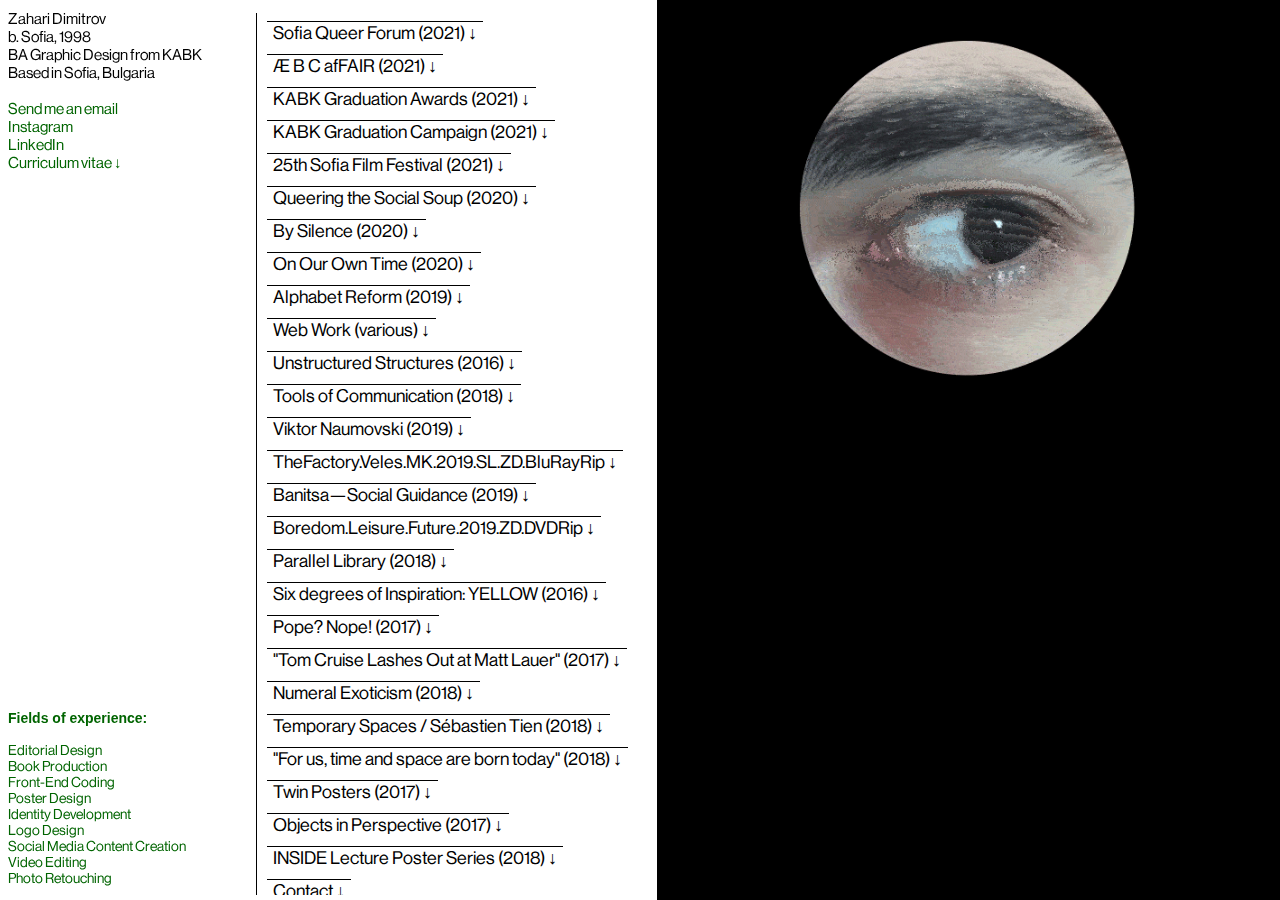
==== commit 71da425f: "Update index.html" ====
--- a/index.html
+++ b/index.html
@@ -346,8 +346,8 @@
                 <p>Visual identity for the exhibition Roma Queer organized by Sofia Queer Forum in collaboration with DOMA Art Foundation. Curated by Martina Stefanova.</p>
             </div>
             
-             <button href="#collapse31" class="nav-toggle">Æ B C afFAIR (2021) ↓</button>
-            <div id="collapse31" class="dropdown-container" style="display:none">
+             <button href="#collapse32" class="nav-toggle">Æ B C afFAIR (2021) ↓</button>
+            <div id="collapse32" class="dropdown-container" style="display:none">
                 <a id="abcaffair" class="menu-item"><img src="img/abcaffair/abcaffair.gif" width=30%></a>
                 <p>we gather in manifestation to declare our transformative and ambiguous nature of works, to transgress the old models, and make a collective wish for the new days coming to erase superstition and deliver a green light to the young and emerging scene.<br><br> Poster made with Yana Abrasheva</p>
             </div>
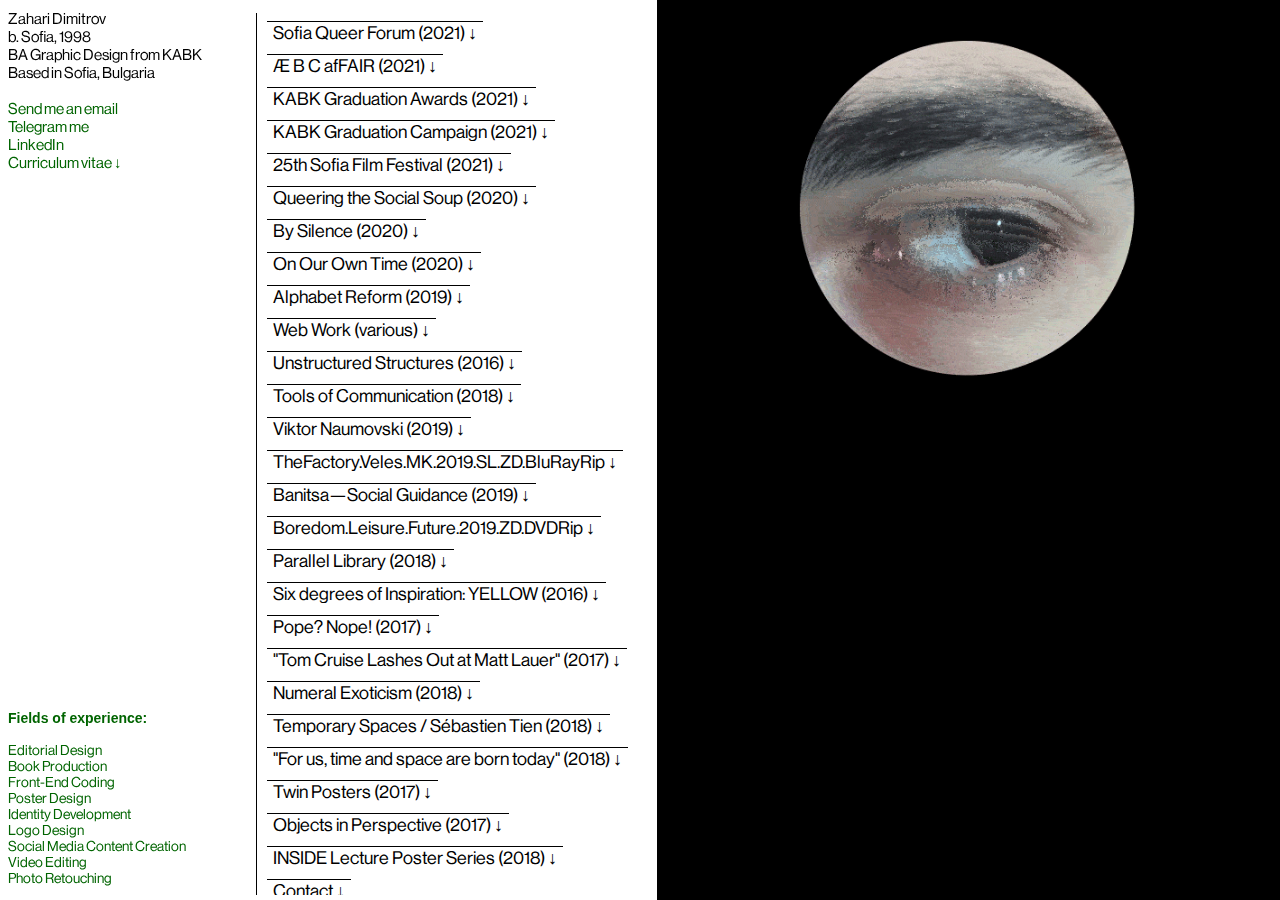
==== commit 80f35f5e: "Telegram link" ====
--- a/index.html
+++ b/index.html
@@ -301,7 +301,7 @@
 
     <div id="lastitem">
         <p>Zahari Dimitrov<br>
-            b. Sofia, 1998<br>BA Graphic Design from KABK<br>Based in Sofia, Bulgaria <br><br><a href="mailto:z.dimitrov98@gmail.com" style="text-decoration: none">Send me an email</a><br><a href="https://www.instagram.com/zahari____/" target="_blank">Instagram</a><br><a href="https://www.linkedin.com/in/zahari-dimitrov/" target="_blank">LinkedIn</a><br>
+            b. Sofia, 1998<br>BA Graphic Design from KABK<br>Based in Sofia, Bulgaria <br><br><a href="mailto:z.dimitrov98@gmail.com" style="text-decoration: none">Send me an email</a><br><a href="https://telegram.me/zahariri">Telegram me</a><br><a href="https://www.linkedin.com/in/zahari-dimitrov/" target="_blank">LinkedIn</a><br>
             <a href="files/CV-ZahariDimitrov.pdf" download>Curriculum vitae ↓</a>
         </p>
 
@@ -309,7 +309,7 @@
 
     <div id="lastitem_phone">
         <p>Zahari Dimitrov<br>
-            b. Sofia, 1998<br>BA Graphic Design from KABK<br>Based in Sofia, Bulgaria<br><a href="mailto:z.dimitrov98@gmail.com" style="text-decoration: none">Send me an email …</a><br><a href="https://www.instagram.com/zahari____/" target="_blank">Instagram …</a><br><a href="https://www.linkedin.com/in/zahari-dimitrov/" target="_blank">LinkedIn …</a><br>
+            b. Sofia, 1998<br>BA Graphic Design from KABK<br>Based in Sofia, Bulgaria<br><a href="mailto:z.dimitrov98@gmail.com" style="text-decoration: none">Send me an email …</a><br><a href="https://telegram.me/zahariri">Telegram me</a><br><a href="https://www.linkedin.com/in/zahari-dimitrov/" target="_blank">LinkedIn …</a><br>
             <a href="files/CV-ZahariDimitrov.pdf" download>Curriculum vitae ↓</a></p>
 
     </div>
@@ -333,7 +333,7 @@
     <div class="container">
         <div id="lastitem_mobile">
             <p>Zahari Dimitrov<br>
-                b. Sofia, 1998<br>BA Graphic Design from KABK<br>Based in Sofia, Bulgaria<br><br> <a href="mailto:z.dimitrov98@gmail.com" style="text-decoration: none">Send me an email …</a><br><a href="https://www.instagram.com/zahari____/" target="_blank">Instagram …</a><br><a href="https://www.linkedin.com/in/zahari-dimitrov/" target="_blank">LinkedIn …</a><br>
+                b. Sofia, 1998<br>BA Graphic Design from KABK<br>Based in Sofia, Bulgaria<br><br> <a href="mailto:z.dimitrov98@gmail.com" style="text-decoration: none">Send me an email …</a><br><a href="https://telegram.me/zahariri">Telegram me</a><br><a href="https://www.linkedin.com/in/zahari-dimitrov/" target="_blank">LinkedIn …</a><br>
             <a href="files/CV-ZahariDimitrov.pdf" download>Curriculum vitae ↓</a>
             </p>
 
@@ -399,7 +399,7 @@
             <button href="#collapse28" class="nav-toggle">Web Work (various) ↓</button>
             <div id="collapse28" class="dropdown-container" style="display:none">
                 <a id="web" class="menu-item"><img src="img/loading.gif" style="width:30%"></a>
-                <p>UI/UX design and front-end coding for artists, initiatives and businesses. <br><br> <a href="https://zxhxri.github.io/Petra_Test.github.io/" target="_blank">Petra Popangelova</a><br><br> <a href="https://baobabmagazine.eu/" target="_blank">BAOBAB Magazine</a><br><br> <a href="https://finalnew.com/" target="_blank">final_new</a> </p>
+                <p>UI/UX design and front-end coding for artists, initiatives and businesses. <br><br> <a href="https://niyatsenkova.com/?i=1" target="_blank">Niya Tsenkova (fine arts)</a><br><br><a href="https://omenwapta.com" target="_blank">Omen Wapta (music label)</a><br><br><a href="https://zxhxri.github.io/Petra_Test.github.io/" target="_blank">Petra Popangelova (interior design)</a><br><br> <a href="https://baobabmagazine.eu/" target="_blank">BAOBAB Magazine (photography)</a><br><br> <a href="https://finalnew.com/" target="_blank">final_new (film production)</a> </p>
             </div>
 
             <button href="#collapse2" class="nav-toggle">Unstructured Structures (2016) ↓</button>
@@ -494,7 +494,8 @@
             <button href="#collapse23" class="nav-toggle">Contact ↓</button>
             <div id="collapse23" class="dropdown-container" style="display:none">
                 <p>z.dimitrov98 (a) gmail.com<br><br>
-                    plus thirty one, <br>six eight five,<br> one eight zero,<br> eight four zero</p>
+                    <a href="https://telegram.me/zahariri">Telegram me</a>
+</p>
             </div>
 
         </section>
--- a/style.css
+++ b/style.css
@@ -11,6 +11,17 @@
 
 *::-webkit-scrollbar {
     display: none;
+}
+
+::-moz-selection {
+    /* Code for Firefox */
+    color: green;
+    background-color: lightgrey;
+}
+
+::selection {
+    color: green;
+    background-color: lightgrey;
 }
 
 @font-face {
@@ -246,6 +257,7 @@
     padding-left: 10px;
     padding-right: 10px;
     border-left: 1px solid black;
+    pointer-events: none;
 }
 
 #popup-reality {
@@ -367,7 +379,7 @@
     position: static;
     float: left;
     margin: 4px;
-/*    width: 60%;*/
+    /*    width: 60%;*/
     display: block;
 }
 
@@ -409,9 +421,11 @@
     }
 
     #lastitem_phone {
-        -webkit-box-sizing: border-box; /* Safari/Chrome, other WebKit */
--moz-box-sizing: border-box;    /* Firefox, other Gecko */
-box-sizing: border-box;  
+        -webkit-box-sizing: border-box;
+        /* Safari/Chrome, other WebKit */
+        -moz-box-sizing: border-box;
+        /* Firefox, other Gecko */
+        box-sizing: border-box;
         display: block;
         position: absolute;
         z-index: 999999;
@@ -427,10 +441,10 @@
         font-size: 2.2vw;
         column-count: 2;
     }
-    
+
     .popup .artwork6 {
-    margin: 0.5vw;
-}
+        margin: 0.5vw;
+    }
 
     .popup2 {
         display: none;
@@ -480,12 +494,14 @@
         display: none;
     }
 
-    
-    
+
+
     #lastitem_phone {
-        -webkit-box-sizing: border-box; /* Safari/Chrome, other WebKit */
--moz-box-sizing: border-box;    /* Firefox, other Gecko */
-box-sizing: border-box;  
+        -webkit-box-sizing: border-box;
+        /* Safari/Chrome, other WebKit */
+        -moz-box-sizing: border-box;
+        /* Firefox, other Gecko */
+        box-sizing: border-box;
         display: block;
         position: absolute;
         z-index: 999999;
@@ -501,10 +517,10 @@
         column-count: 2;
     }
 
-     .popup .artwork6 {
-    margin: 0.5vw;
-}
-    
+    .popup .artwork6 {
+        margin: 0.5vw;
+    }
+
     .popup2 {
         display: none;
     }
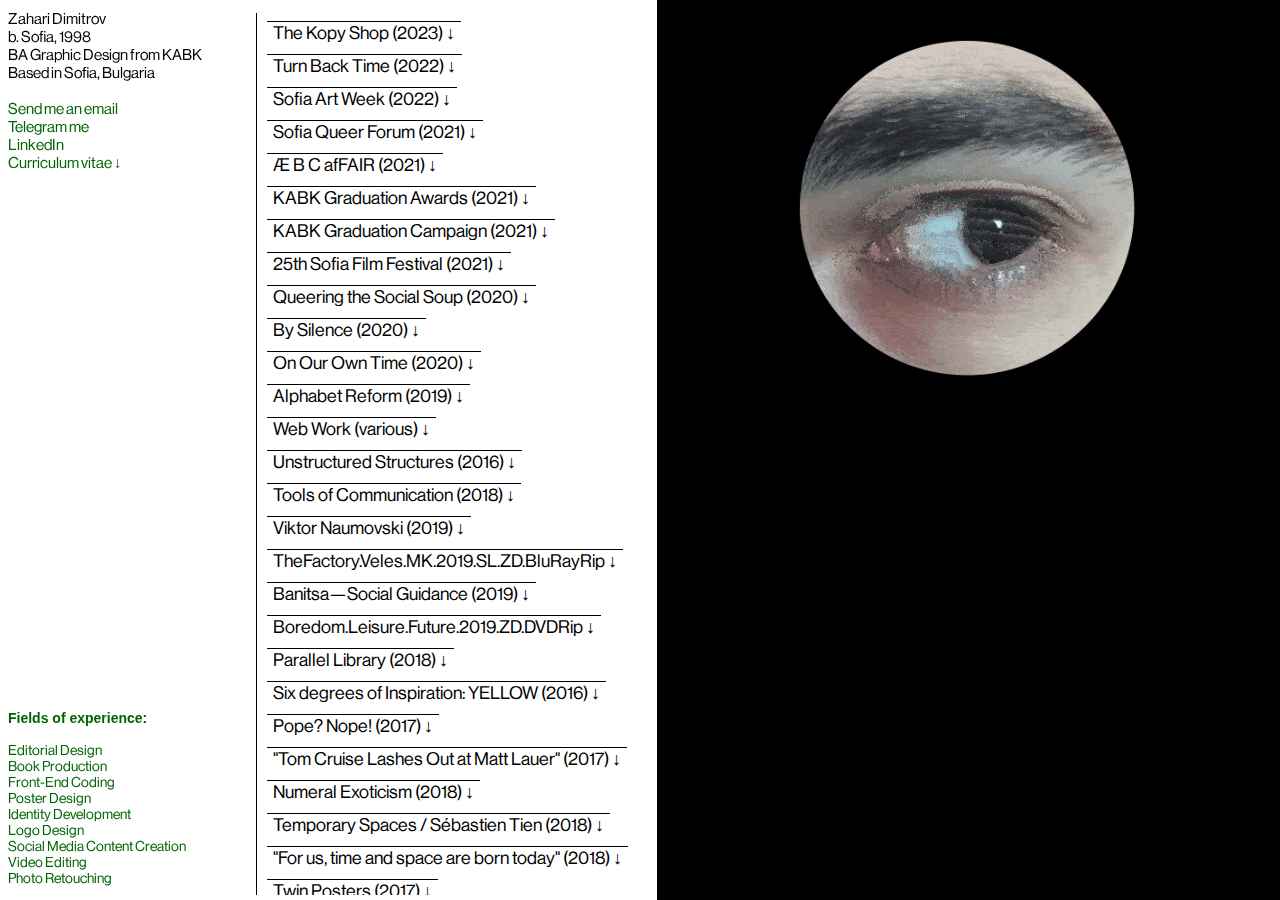
==== commit ca6976b9: "new work" ====
--- a/index.html
+++ b/index.html
@@ -35,11 +35,39 @@
         <img src="img/eye.gif" class="center">
     </div>
     
+     <div class="popup" id="popup-kopy">
+        <div class="close-button"></div>
+        <img class="artwork" src="img/kopyshop/kopy1.png" loading="lazy">
+        <img class="artwork" src="img/kopyshop/kopy2.png" loading="lazy">
+         <img class="artwork" src="img/kopyshop/kopy3.png" loading="lazy">
+         <img class="artwork" src="img/kopyshop/kopy4.png" loading="lazy">
+
+    </div>
+    
+     <div class="popup" id="popup-tbt">
+        <div class="close-button"></div>
+        <img class="artwork" src="img/tbt/reBonkers_TBT_igsquare.png" loading="lazy" style="padding-top:10px;">
+        <img class="artwork" src="img/tbt/tbt.jpeg" loading="lazy">
+   <img class="artwork" src="img/tbt/tbt1.jpeg" loading="lazy">
+            <img class="artwork" src="img/tbt/tbt2.jpeg" loading="lazy">            <img class="artwork" src="img/tbt/tbt3.jpeg" loading="lazy">            <img class="artwork" src="img/tbt/tbt4.jpeg" loading="lazy">
+                     <img class="artwork" src="img/tbt/tbt5.jpeg" loading="lazy">
+
+    </div>
+    
     <div class="popup" id="popup-sofiaqueer">
         <div class="close-button"></div>
         <img class="artwork" src="img/sofiaqueer/Artboard1.png" loading="lazy">
         <img class="artwork" src="img/sofiaqueer/Artboard2.png" loading="lazy">
 <img class="artwork" src="img/sofiaqueer/IMG_7061.png" loading="lazy">
+
+    </div>
+    
+     <div class="popup" id="popup-saw">
+        <div class="close-button"></div>
+        <img class="artwork" src="img/saw/saw1.png" loading="lazy">
+        <img class="artwork" src="img/saw/saw2.png" loading="lazy">
+<img class="artwork" src="img/saw/saw3.png" loading="lazy">
+         <img class="artwork" src="img/saw/saw4.png" loading="lazy">
 
     </div>
     
@@ -340,6 +368,24 @@
         </div>
         <section class="round-border">
 
+             <button href="#collapse35" class="nav-toggle">The Kopy Shop (2023) ↓</button>
+            <div id="collapse35" class="dropdown-container" style="display:none">
+                <a id="kopy" class="menu-item"><img src="img/kopyshop/KopyShop_IG1.jpg" width=30%></a>
+                <p>Webshop design for Sofia-based print/book seller <a href="https://www.thekopy.shop" target="_blank">The Kopy Shop</a>. Web dev by Stanislav Staev.</p>
+            </div>
+            
+            <button href="#collapse34" class="nav-toggle">Turn Back Time (2022) ↓</button>
+            <div id="collapse34" class="dropdown-container" style="display:none">
+                <a id="tbt" class="menu-item"><img src="img/tbt/tbt.gif" width=30%></a>
+                <p>Visual identity for the first edition of Turn Back Time. A yearly exhibition at ReBonkers in Varna, Bulgaria.</p>
+            </div>
+            
+             <button href="#collapse33" class="nav-toggle">Sofia Art Week (2022) ↓</button>
+            <div id="collapse33" class="dropdown-container" style="display:none">
+                <a id="saw" class="menu-item"><img src="img/saw/saw.gif" width=30%></a>
+                <p>Web design for the 2022 edition of Sofia Art Week. Organized by Æther Art Space. Programmed by Stanislav Staev.<br><br><a href="https://www.sofiaartweek.com" target="_blank">Website link</a></p>
+            </div>
+            
             <button href="#collapse30" class="nav-toggle">Sofia Queer Forum (2021) ↓</button>
             <div id="collapse30" class="dropdown-container" style="display:none">
                 <a id="sofiaqueer" class="menu-item"><img src="img/sofiaqueer/sofiaqueer.gif" width=30%></a>
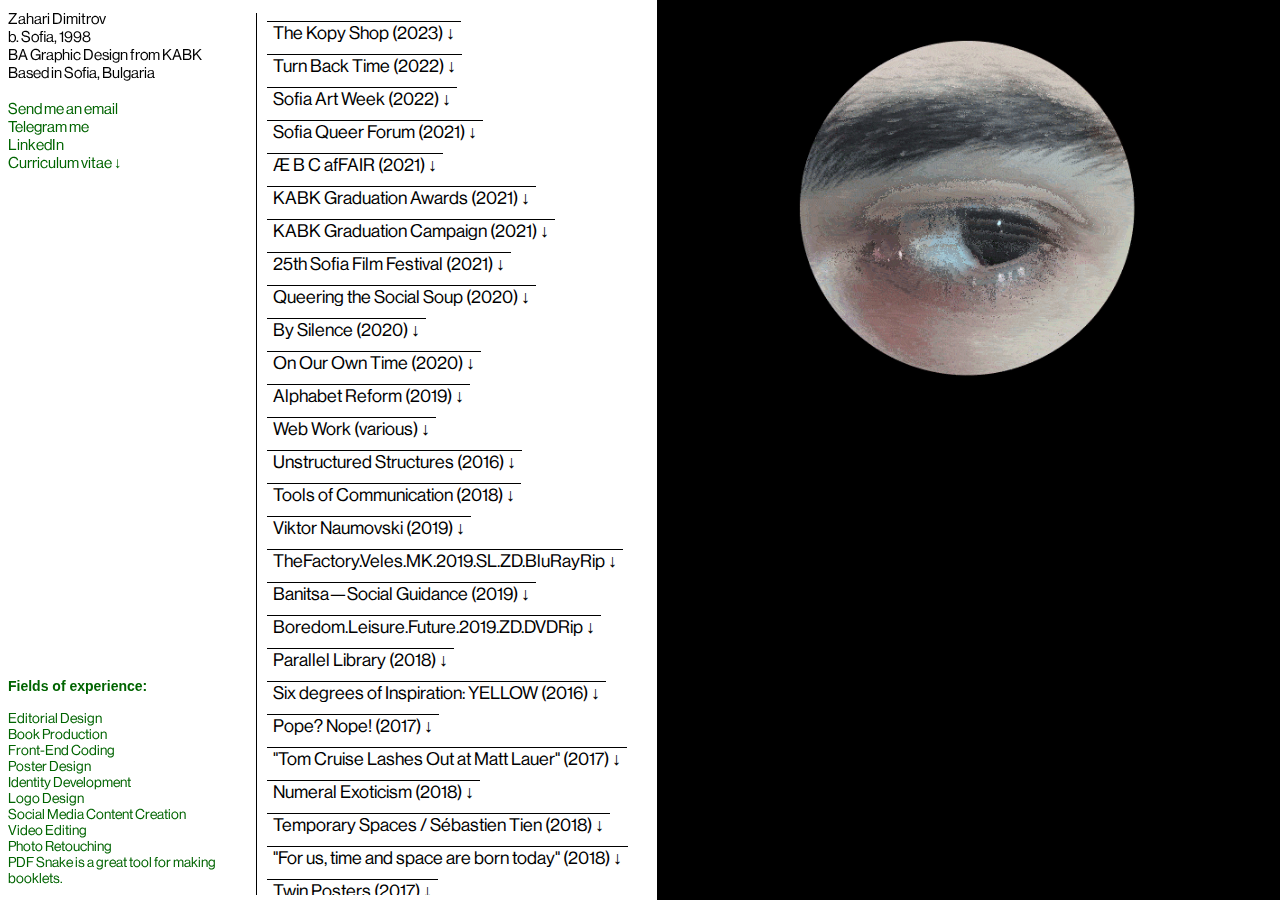
==== commit 5db920eb: "pdf snake" ====
--- a/index.html
+++ b/index.html
@@ -353,7 +353,7 @@
             Logo Design<br>
             Social Media Content Creation<br>
             Video Editing<br>
-            Photo Retouching<br>
+            Photo Retouching<br><a href="https://www.pdfsnake.com/" target="_blank">PDF Snake</a> is a great tool for making booklets.
         </p>
 
     </div>
